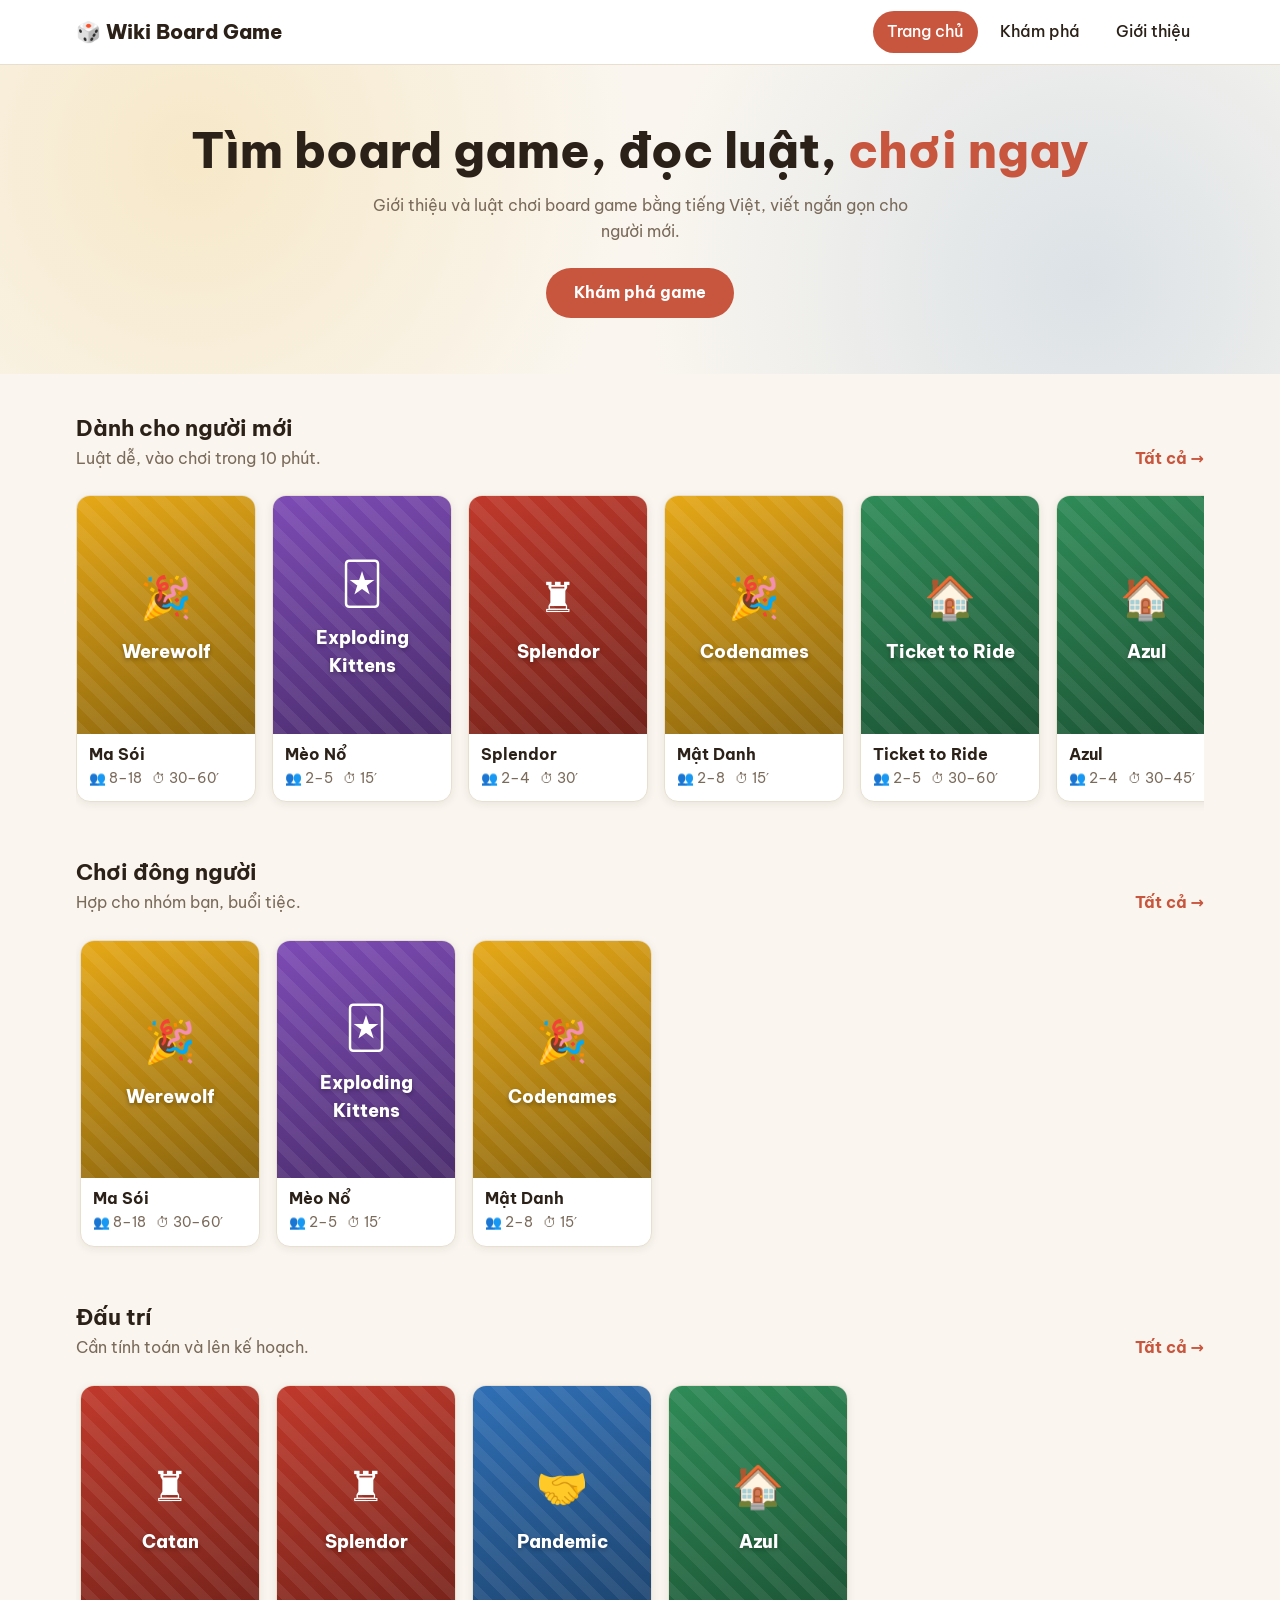
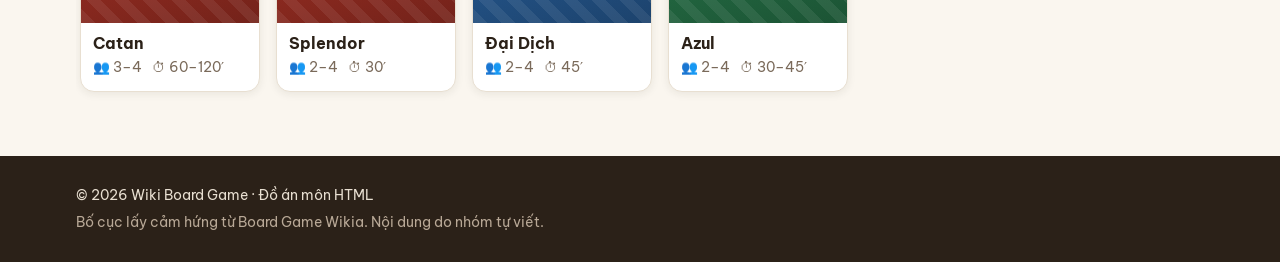
==== index.html @ aee4438a "Khởi tạo wiki board game: khung web, 8 game mẫu, file thống kê tier list" ====
<!DOCTYPE html>
<html lang="vi">
<head>
  <meta charset="UTF-8">
  <meta name="viewport" content="width=device-width, initial-scale=1.0">
  <meta name="description" content="Wiki board game tiếng Việt: giới thiệu và luật chơi dễ hiểu cho từng game.">
  <title>Wiki Board Game – Luật chơi board game tiếng Việt</title>
  <link rel="preconnect" href="https://fonts.googleapis.com">
  <link rel="preconnect" href="https://fonts.gstatic.com" crossorigin>
  <link href="https://fonts.googleapis.com/css2?family=Be+Vietnam+Pro:wght@400;500;700;800&display=swap" rel="stylesheet">
  <link rel="stylesheet" href="css/style.css">
</head>
<body>
  <header class="site-header">
    <div class="container header-inner">
      <a class="logo" href="index.html">🎲 <span>Wiki Board Game</span></a>
      <button class="menu-toggle" aria-label="Mở menu" aria-expanded="false" aria-controls="site-nav">☰</button>
      <nav class="site-nav" id="site-nav" aria-label="Menu chính">
        <a href="index.html" aria-current="page">Trang chủ</a>
        <a href="games.html">Khám phá</a>
        <a href="about.html">Giới thiệu</a>
      </nav>
    </div>
  </header>

  <main>
    <section class="hero">
      <div class="container">
        <h1>Tìm board game, đọc luật, <span class="highlight">chơi ngay</span></h1>
        <p>Giới thiệu và luật chơi board game bằng tiếng Việt, viết ngắn gọn cho người mới.</p>
        <a class="btn" href="games.html">Khám phá game</a>
      </div>
    </section>

    <div class="container" id="collections">
      <!-- js/main.js vẽ các bộ sưu tập vào đây -->
    </div>
  </main>

  <footer class="site-footer">
    <div class="container">
      <p>© <span id="year"></span> Wiki Board Game · Đồ án môn HTML</p>
      <p class="footer-note">Bố cục lấy cảm hứng từ Board Game Wikia. Nội dung do nhóm tự viết.</p>
    </div>
  </footer>

  <script src="js/games.js"></script>
  <script src="js/main.js"></script>
</body>
</html>
---- css/style.css ----
/* ===== Biến màu & kích thước ===== */
:root {
  --bg: #faf6ef;          /* màu giấy kraft nhạt, như mặt hộp game */
  --surface: #ffffff;
  --text: #2b2118;
  --muted: #7a6a5a;
  --border: #e8dfd1;
  --primary: #c8553d;     /* đỏ gạch */
  --primary-dark: #a3422f;
  --radius: 14px;
  --shadow: 0 2px 8px rgba(43, 33, 24, 0.08);
  --header-h: 64px;
}

/* ===== Nền tảng ===== */
* { box-sizing: border-box; }

body {
  margin: 0;
  font-family: "Be Vietnam Pro", system-ui, sans-serif;
  background: var(--bg);
  color: var(--text);
  line-height: 1.6;
}

a { color: var(--primary); }

h1, h2, h3 { line-height: 1.25; }

.container {
  max-width: 1160px;
  margin: 0 auto;
  padding: 0 16px;
}

.page { padding-top: 32px; padding-bottom: 48px; }

/* ===== Header ===== */
.site-header {
  position: sticky;
  top: 0;
  z-index: 10;
  background: var(--surface);
  border-bottom: 1px solid var(--border);
}

.header-inner {
  display: flex;
  align-items: center;
  justify-content: space-between;
  height: var(--header-h);
}

.logo {
  font-size: 1.25rem;
  font-weight: 800;
  color: var(--text);
  text-decoration: none;
}

.site-nav { display: flex; gap: 8px; }

.site-nav a {
  padding: 8px 14px;
  border-radius: 999px;
  color: var(--text);
  text-decoration: none;
  font-weight: 500;
}

.site-nav a:hover { background: var(--bg); }

.site-nav a[aria-current="page"] {
  background: var(--primary);
  color: #fff;
}

.menu-toggle {
  display: none;
  font-size: 1.5rem;
  background: none;
  border: 0;
  cursor: pointer;
  color: var(--text);
}

/* ===== Hero ===== */
.hero {
  padding: 56px 0;
  text-align: center;
  background:
    radial-gradient(circle at 15% 30%, rgba(230, 168, 23, 0.18), transparent 40%),
    radial-gradient(circle at 85% 70%, rgba(47, 111, 181, 0.15), transparent 40%);
}

.hero h1 {
  font-size: clamp(1.8rem, 5vw, 3rem);
  font-weight: 800;
  margin: 0 0 12px;
}

.hero p { color: var(--muted); margin: 0 auto 24px; max-width: 560px; }

.highlight { color: var(--primary); }

.btn {
  display: inline-block;
  padding: 12px 28px;
  background: var(--primary);
  color: #fff;
  font-weight: 700;
  border-radius: 999px;
  text-decoration: none;
}

.btn:hover { background: var(--primary-dark); }

/* ===== Bộ sưu tập ===== */
.collection { margin: 40px 0; }

.section-head {
  display: flex;
  align-items: flex-end;
  justify-content: space-between;
  gap: 16px;
  margin-bottom: 16px;
}

.section-head h2 { margin: 0; font-size: 1.4rem; }

.section-desc { margin: 4px 0 0; color: var(--muted); }

.see-all { font-weight: 700; text-decoration: none; white-space: nowrap; }

/* Hàng thẻ cuộn ngang */
.card-row {
  display: grid;
  grid-auto-flow: column;
  grid-auto-columns: 180px;
  gap: 16px;
  overflow-x: auto;
  padding: 8px 4px 16px;
  scroll-snap-type: x mandatory;
}

.card-row .card { scroll-snap-align: start; }

/* Lưới thẻ (trang Khám phá) */
.card-grid {
  display: grid;
  grid-template-columns: repeat(auto-fill, minmax(170px, 1fr));
  gap: 20px;
  margin-top: 24px;
}

/* ===== Thẻ game =====
   Hiệu ứng hover CHƯA chốt. Cấu trúc .card-inner / .card-front / .card-back
   đã có sẵn; mặt sau tạm ẩn cho tới khi chọn hiệu ứng. */
.card-link {
  display: block;
  color: inherit;
  text-decoration: none;
  border-radius: var(--radius);
}

.card-link:focus-visible { outline: 3px solid var(--accent); outline-offset: 3px; }

.card-inner { position: relative; height: 100%; }

.card-front {
  background: var(--surface);
  border: 1px solid var(--border);
  border-radius: var(--radius);
  overflow: hidden;
  box-shadow: var(--shadow);
  height: 100%;
}

.card-back { display: none; }

.card-body { padding: 10px 12px 12px; }

.card-title {
  margin: 0 0 4px;
  font-size: 1rem;
  white-space: nowrap;
  overflow: hidden;
  text-overflow: ellipsis;
}

.card-meta {
  display: flex;
  gap: 10px;
  margin: 0;
  font-size: 0.85rem;
  color: var(--muted);
}

/* ===== Ảnh bìa & ảnh tạm ===== */
.cover {
  display: block;
  width: 100%;
  aspect-ratio: 3 / 4;
  object-fit: cover;
}

.cover-placeholder {
  display: flex;
  flex-direction: column;
  align-items: center;
  justify-content: center;
  gap: 8px;
  padding: 12px;
  color: #fff;
  text-align: center;
  background:
    repeating-linear-gradient(45deg, rgba(255, 255, 255, 0.07) 0 10px, transparent 10px 20px),
    linear-gradient(160deg, var(--accent), color-mix(in srgb, var(--accent) 60%, #000));
}

.cover-icon { font-size: 2.6rem; }

.cover-name {
  font-weight: 800;
  font-size: 1.1rem;
  text-shadow: 0 2px 4px rgba(0, 0, 0, 0.3);
}

/* ===== Trang chi tiết ===== */
.game-header {
  display: grid;
  grid-template-columns: 260px 1fr;
  gap: 32px;
  align-items: start;
}

.game-cover .cover { border-radius: var(--radius); box-shadow: var(--shadow); }

.game-summary h1 { margin: 0; font-size: 2rem; }

.game-year { color: var(--muted); font-weight: 500; }

.game-name-vi { margin: 4px 0 0; color: var(--muted); font-size: 1.1rem; }

.tags { display: flex; flex-wrap: wrap; gap: 8px; margin: 12px 0 20px; }

.tag {
  padding: 2px 12px;
  border-radius: 999px;
  font-size: 0.85rem;
  font-weight: 700;
  color: var(--accent);
  background: color-mix(in srgb, var(--accent) 12%, transparent);
}

.info-table {
  width: 100%;
  max-width: 480px;
  border-collapse: collapse;
  background: var(--surface);
  border: 1px solid var(--border);
  border-radius: var(--radius);
  overflow: hidden;
}

.info-table caption {
  text-align: left;
  font-weight: 700;
  padding-bottom: 8px;
}

.info-table th,
.info-table td {
  padding: 10px 14px;
  border-bottom: 1px solid var(--border);
  text-align: left;
}

.info-table tr:last-child th,
.info-table tr:last-child td { border-bottom: 0; }

.info-table th { font-weight: 500; color: var(--muted); width: 50%; }

.game-tabs {
  position: sticky;
  top: var(--header-h);
  z-index: 5;
  display: flex;
  gap: 4px;
  margin: 32px 0 8px;
  padding: 8px 0;
  background: var(--bg);
  border-bottom: 2px solid var(--border);
  overflow-x: auto;
}

.game-tabs a {
  padding: 8px 16px;
  font-weight: 700;
  color: var(--text);
  text-decoration: none;
  border-radius: 8px;
  white-space: nowrap;
}

.game-tabs a:hover { background: var(--surface); color: var(--primary); }

.game-section {
  padding: 24px 0;
  scroll-margin-top: calc(var(--header-h) + 60px);
}

.game-section h2 { margin-top: 0; }

.empty-note {
  padding: 16px 20px;
  background: var(--surface);
  border: 1px dashed var(--border);
  border-radius: var(--radius);
  color: var(--muted);
}

.not-found { text-align: center; padding: 64px 0; }

.prose { max-width: 760px; }

/* ===== Footer ===== */
.site-footer {
  margin-top: 48px;
  padding: 24px 0;
  background: var(--text);
  color: #e8dfd1;
  font-size: 0.9rem;
}

.site-footer p { margin: 4px 0; }

.footer-note { color: #b8a896; }

/* ===== Điện thoại ===== */
@media (max-width: 720px) {
  .menu-toggle { display: block; }

  .site-nav {
    display: none;
    position: absolute;
    top: var(--header-h);
    left: 0;
    right: 0;
    flex-direction: column;
    padding: 8px 16px 16px;
    background: var(--surface);
    border-bottom: 1px solid var(--border);
  }

  .site-nav.open { display: flex; }

  .card-row { grid-auto-columns: 150px; }

  .card-grid { grid-template-columns: repeat(2, 1fr); gap: 12px; }

  .game-header { grid-template-columns: 1fr; }

  .game-cover { max-width: 220px; margin: 0 auto; }

  .game-summary h1 { font-size: 1.6rem; }
}
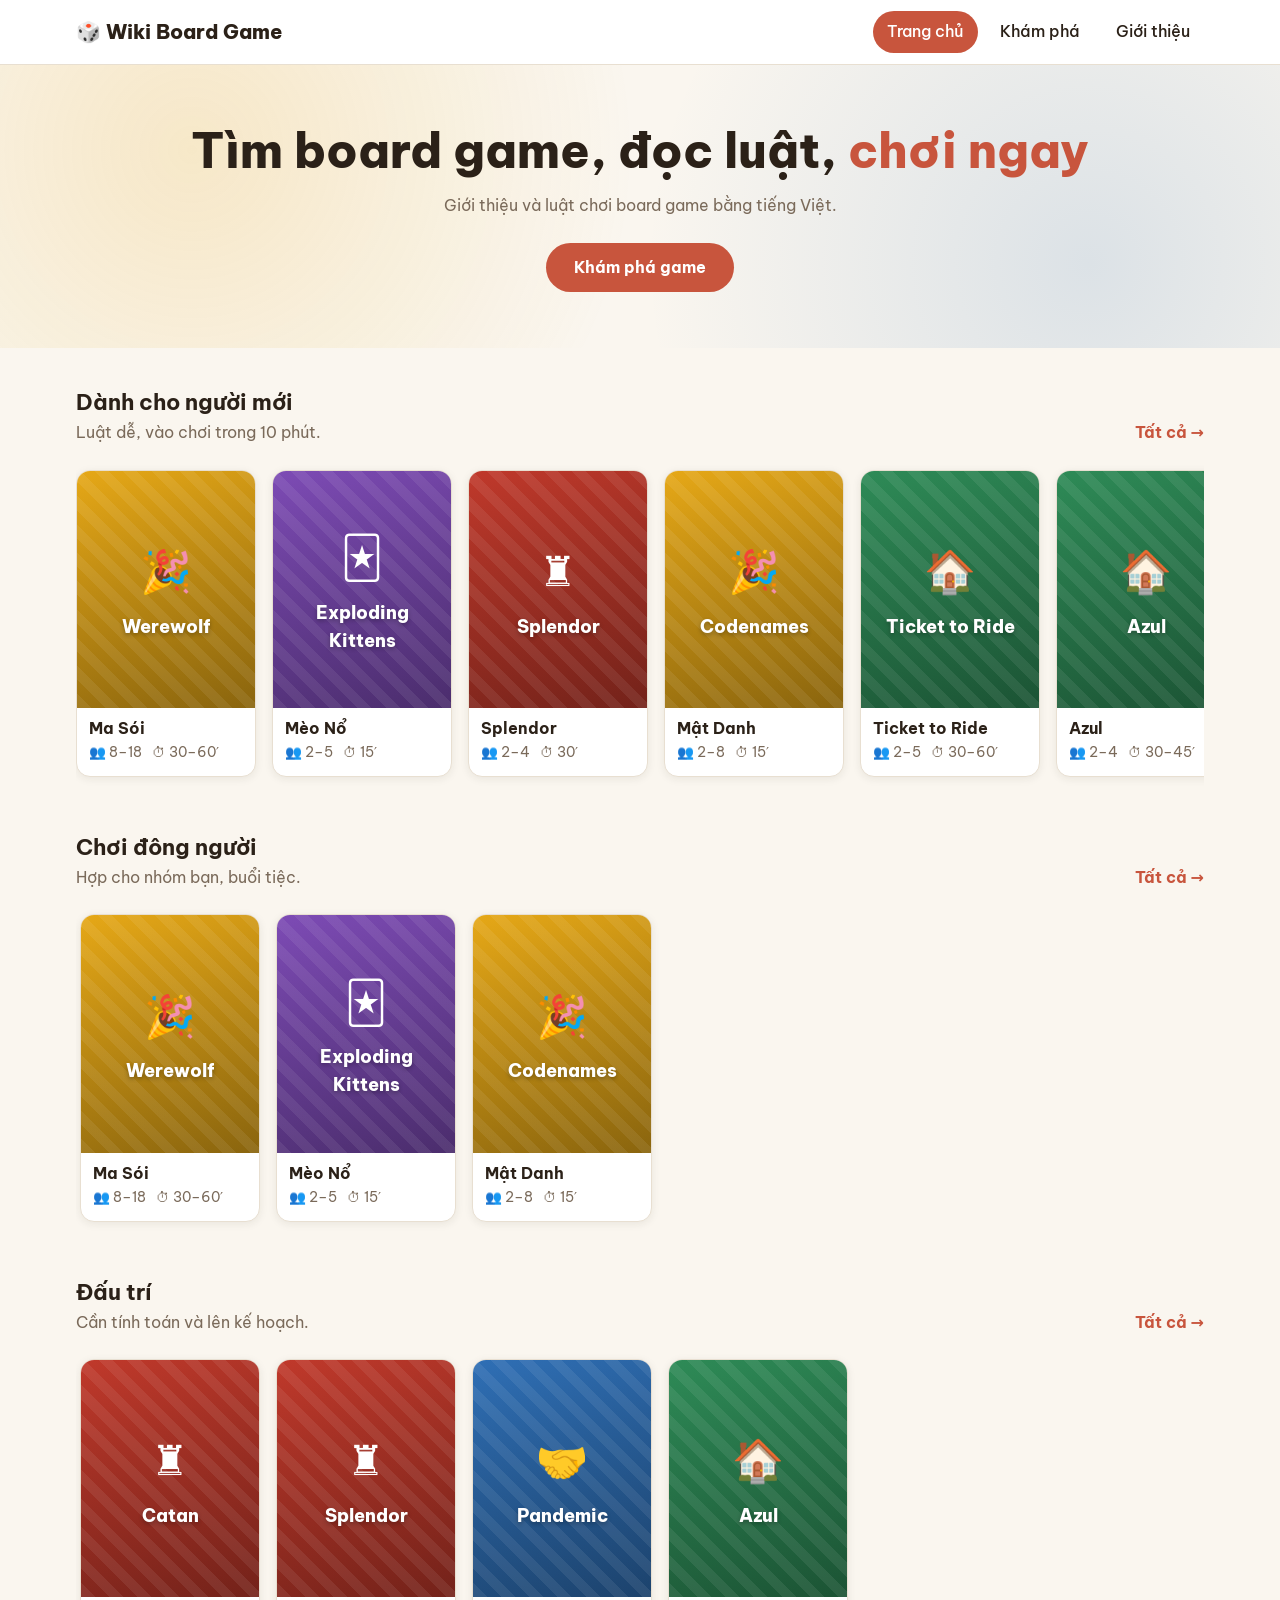
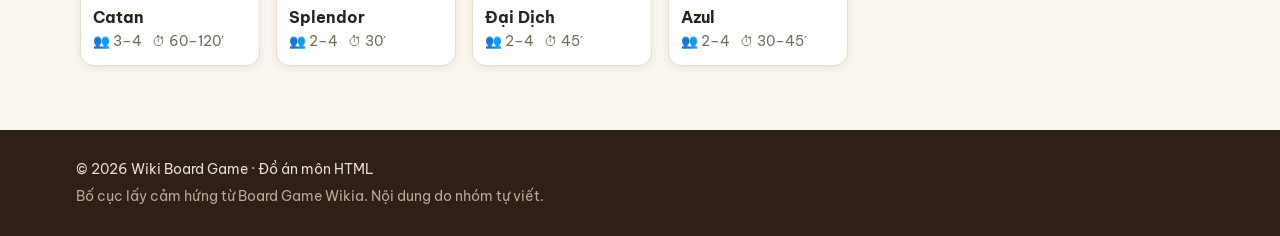
==== commit 21a286b9: "Cập nhật README, thêm bảng phân công, sửa câu giới thiệu trang chủ" ====
--- a/index.html
+++ b/index.html
@@ -27,7 +27,7 @@
     <section class="hero">
       <div class="container">
         <h1>Tìm board game, đọc luật, <span class="highlight">chơi ngay</span></h1>
-        <p>Giới thiệu và luật chơi board game bằng tiếng Việt, viết ngắn gọn cho người mới.</p>
+        <p>Giới thiệu và luật chơi board game bằng tiếng Việt.</p>
         <a class="btn" href="games.html">Khám phá game</a>
       </div>
     </section>
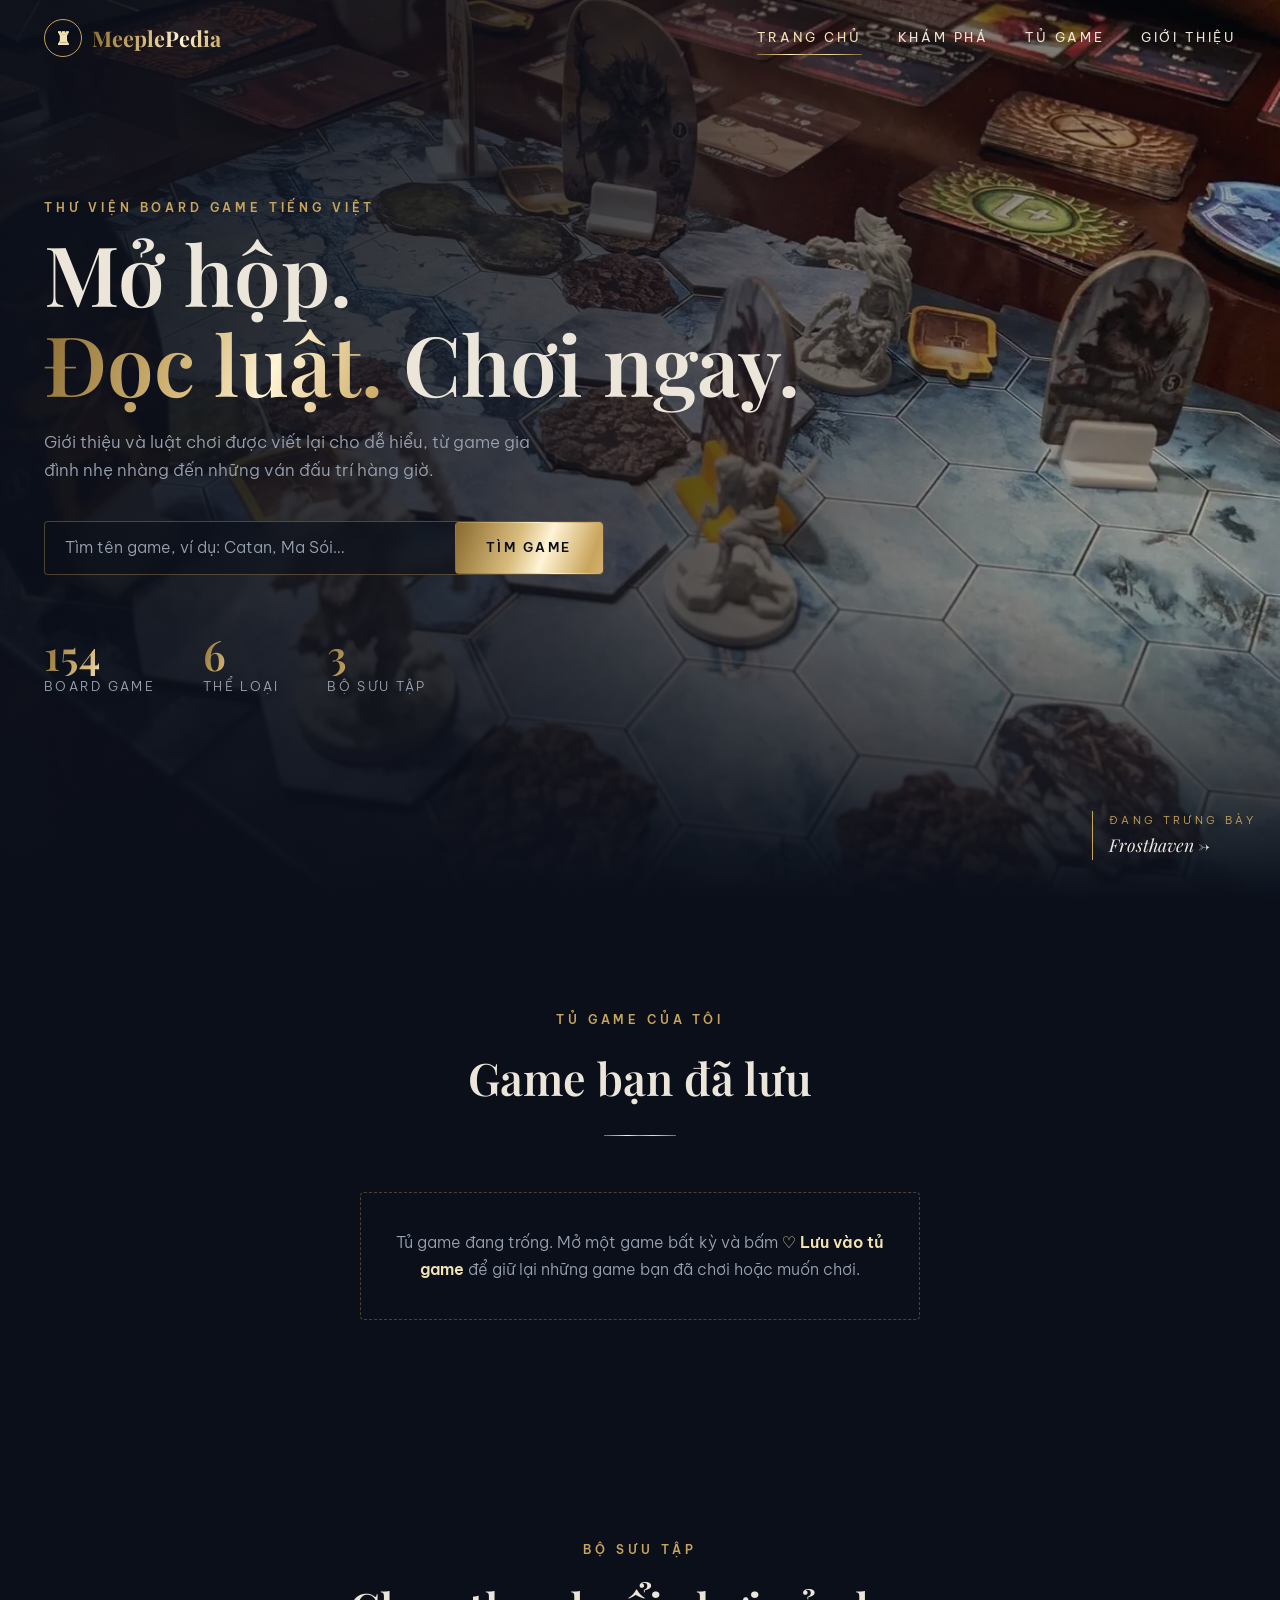
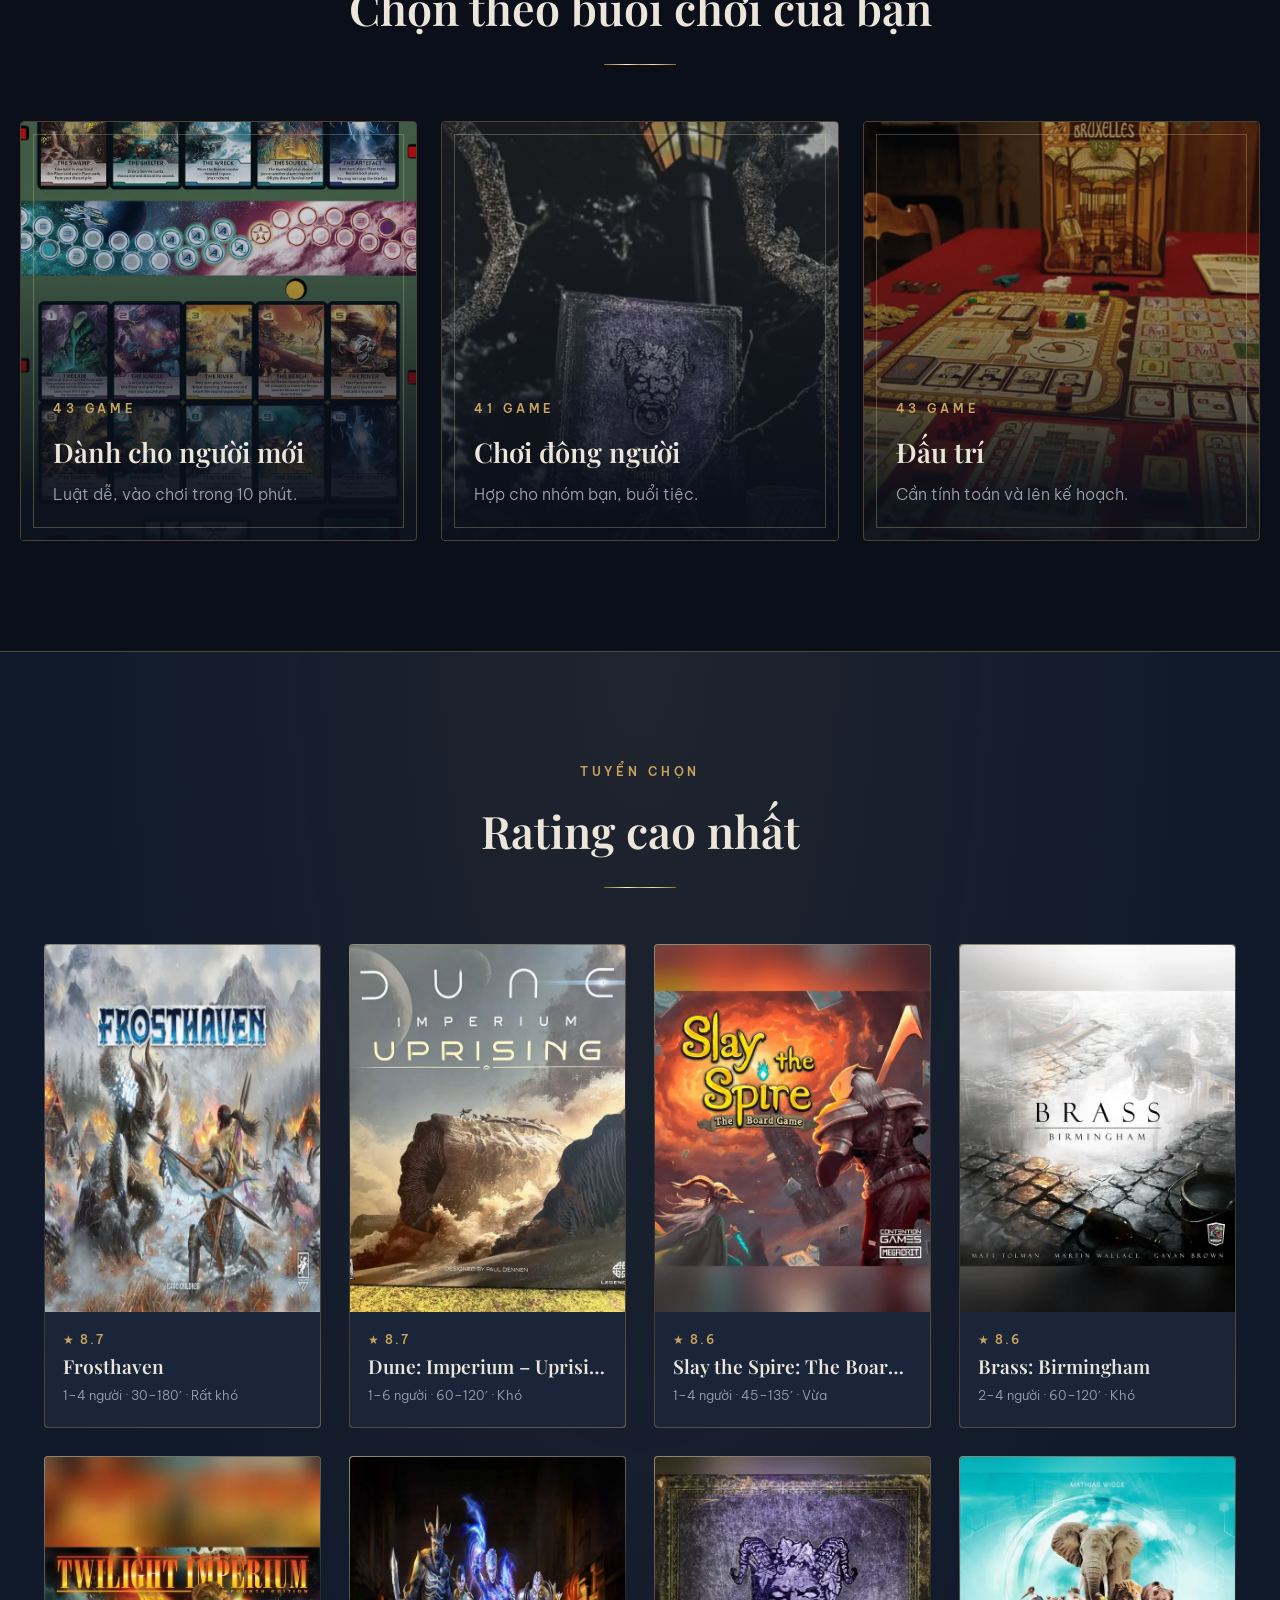
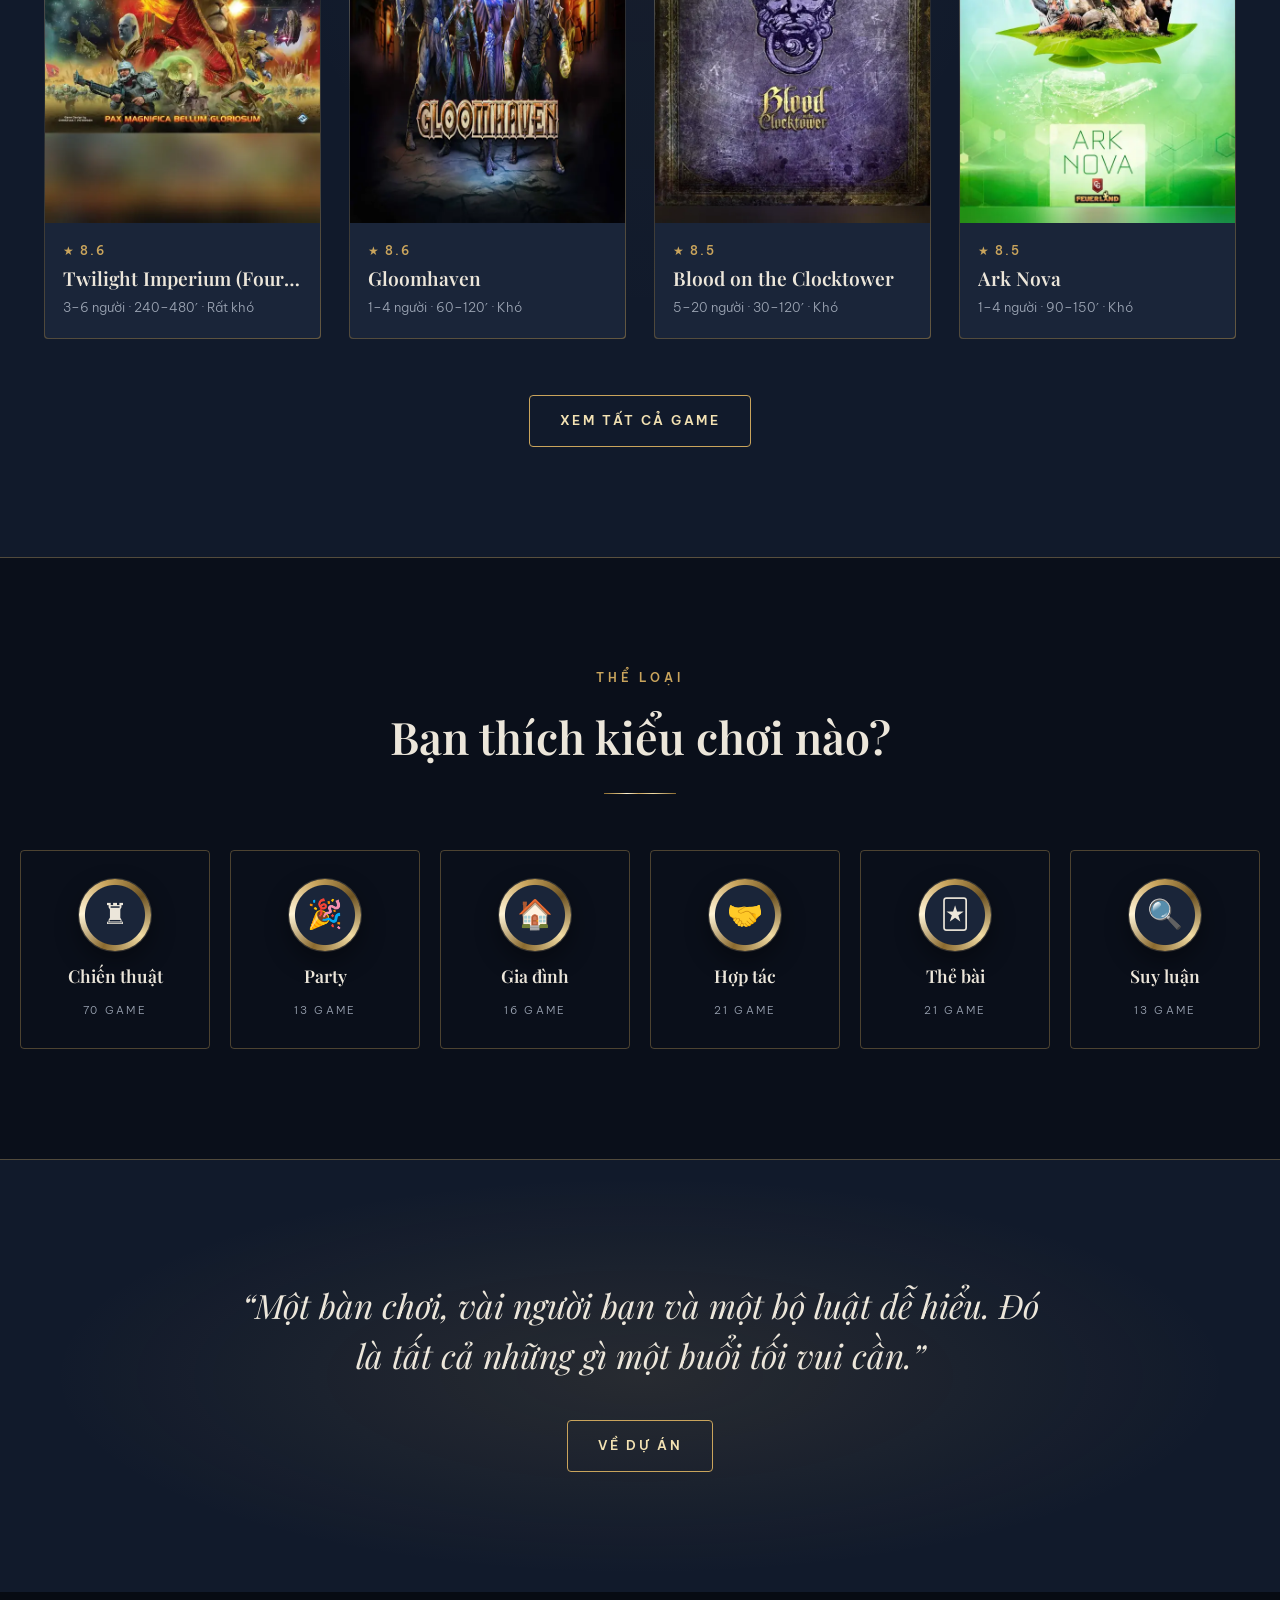
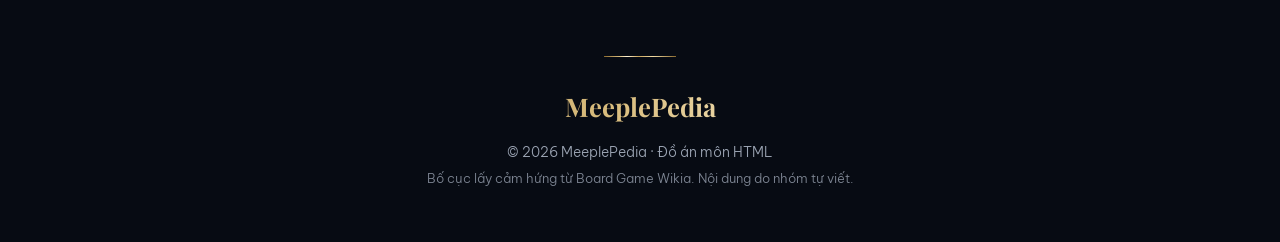
==== commit 6888d678: "Update giao diện và pptx." ====
--- a/index.html
+++ b/index.html
@@ -3,48 +3,122 @@
 <head>
   <meta charset="UTF-8">
   <meta name="viewport" content="width=device-width, initial-scale=1.0">
-  <meta name="description" content="Wiki board game tiếng Việt: giới thiệu và luật chơi dễ hiểu cho từng game.">
-  <title>Wiki Board Game – Luật chơi board game tiếng Việt</title>
+  <meta name="description" content="MeeplePedia: wiki board game tiếng Việt, giới thiệu và luật chơi dễ hiểu cho từng game.">
+  <title>MeeplePedia – Wiki board game tiếng Việt</title>
   <link rel="preconnect" href="https://fonts.googleapis.com">
   <link rel="preconnect" href="https://fonts.gstatic.com" crossorigin>
-  <link href="https://fonts.googleapis.com/css2?family=Be+Vietnam+Pro:wght@400;500;700;800&display=swap" rel="stylesheet">
+  <link href="https://fonts.googleapis.com/css2?family=Be+Vietnam+Pro:wght@300;400;600&family=Playfair+Display:ital,wght@0,600;0,700;1,600&display=swap" rel="stylesheet">
   <link rel="stylesheet" href="css/style.css">
 </head>
 <body>
-  <header class="site-header">
-    <div class="container header-inner">
-      <a class="logo" href="index.html">🎲 <span>Wiki Board Game</span></a>
+  <header class="lux-header" id="lux-header">
+    <div class="lux-container lux-header-inner">
+      <a class="lux-logo" href="index.html">
+        <span class="lux-logo-mark" aria-hidden="true">♜</span>
+        <span class="metal-text">MeeplePedia</span>
+      </a>
       <button class="menu-toggle" aria-label="Mở menu" aria-expanded="false" aria-controls="site-nav">☰</button>
       <nav class="site-nav" id="site-nav" aria-label="Menu chính">
         <a href="index.html" aria-current="page">Trang chủ</a>
         <a href="games.html">Khám phá</a>
+        <a href="games.html?saved=1">Tủ game</a>
         <a href="about.html">Giới thiệu</a>
       </nav>
     </div>
   </header>
 
   <main>
-    <section class="hero">
-      <div class="container">
-        <h1>Tìm board game, đọc luật, <span class="highlight">chơi ngay</span></h1>
-        <p>Giới thiệu và luật chơi board game bằng tiếng Việt.</p>
-        <a class="btn" href="games.html">Khám phá game</a>
+    <!-- Hero: ảnh nền đổi dần giữa các game nổi bật -->
+    <section class="lux-hero" aria-labelledby="hero-title">
+      <div class="lux-hero-slides" id="hero-slides" aria-hidden="true"></div>
+      <div class="lux-container lux-hero-content">
+        <p class="lux-eyebrow">Thư viện board game tiếng Việt</p>
+        <h1 id="hero-title" class="lux-hero-title">
+          Mở hộp.<br><span class="metal-text">Đọc luật.</span> Chơi ngay.
+        </h1>
+        <p class="lux-hero-text">Giới thiệu và luật chơi được viết lại cho dễ hiểu, từ game gia đình nhẹ nhàng đến những ván đấu trí hàng giờ.</p>
+
+        <form class="lux-search" action="games.html" role="search">
+          <label class="visually-hidden" for="hero-search">Tìm board game</label>
+          <input id="hero-search" name="q" type="search" placeholder="Tìm tên game, ví dụ: Catan, Ma Sói…" autocomplete="off">
+          <button type="submit" class="lux-btn lux-btn-gold">Tìm game</button>
+        </form>
+
+        <ul class="lux-stats" id="hero-stats" aria-label="Số liệu"></ul>
+      </div>
+      <a class="lux-hero-caption" id="hero-caption" href="#"></a>
+    </section>
+
+    <!-- Tủ game của tôi: game người xem đã lưu ở trang chi tiết -->
+    <section class="lux-section lux-container" id="tu-game" aria-labelledby="shelf-title">
+      <header class="lux-section-head">
+        <p class="lux-eyebrow">Tủ game của tôi</p>
+        <h2 id="shelf-title" class="lux-section-title">Game bạn đã lưu</h2>
+        <span class="lux-rule" aria-hidden="true"></span>
+      </header>
+      <div class="lux-grid" id="shelf-grid"></div>
+      <p class="lux-shelf-empty" id="shelf-empty" hidden>
+        Tủ game đang trống. Mở một game bất kỳ và bấm <strong>♡ Lưu vào tủ game</strong>
+        để giữ lại những game bạn đã chơi hoặc muốn chơi.
+      </p>
+      <p class="lux-center" id="shelf-more" hidden><a class="lux-btn lux-btn-outline" href="games.html?saved=1">Mở cả tủ game</a></p>
+    </section>
+
+    <!-- Bộ sưu tập -->
+    <section class="lux-section lux-container" aria-labelledby="col-title">
+      <header class="lux-section-head">
+        <p class="lux-eyebrow">Bộ sưu tập</p>
+        <h2 id="col-title" class="lux-section-title">Chọn theo buổi chơi của bạn</h2>
+        <span class="lux-rule" aria-hidden="true"></span>
+      </header>
+      <div class="lux-collections" id="lux-collections"></div>
+    </section>
+
+    <!-- Game nổi bật -->
+    <section class="lux-section lux-section-alt" aria-labelledby="featured-title">
+      <div class="lux-container">
+        <header class="lux-section-head">
+          <p class="lux-eyebrow">Tuyển chọn</p>
+          <h2 id="featured-title" class="lux-section-title">Rating cao nhất</h2>
+          <span class="lux-rule" aria-hidden="true"></span>
+        </header>
+        <div class="lux-grid" id="lux-featured"></div>
+        <p class="lux-center"><a class="lux-btn lux-btn-outline" href="games.html">Xem tất cả game</a></p>
       </div>
     </section>
 
-    <div class="container" id="collections">
-      <!-- js/main.js vẽ các bộ sưu tập vào đây -->
-    </div>
+    <!-- Thể loại -->
+    <section class="lux-section lux-container" aria-labelledby="cat-title">
+      <header class="lux-section-head">
+        <p class="lux-eyebrow">Thể loại</p>
+        <h2 id="cat-title" class="lux-section-title">Bạn thích kiểu chơi nào?</h2>
+        <span class="lux-rule" aria-hidden="true"></span>
+      </header>
+      <ul class="lux-categories" id="lux-categories"></ul>
+    </section>
+
+    <!-- Lời giới thiệu -->
+    <section class="lux-quote" aria-label="Về MeeplePedia">
+      <div class="lux-container">
+        <blockquote>
+          <p>“Một bàn chơi, vài người bạn và một bộ luật dễ hiểu. Đó là tất cả những gì một buổi tối vui cần.”</p>
+        </blockquote>
+        <a class="lux-btn lux-btn-outline" href="about.html">Về dự án</a>
+      </div>
+    </section>
   </main>
 
-  <footer class="site-footer">
-    <div class="container">
-      <p>© <span id="year"></span> Wiki Board Game · Đồ án môn HTML</p>
-      <p class="footer-note">Bố cục lấy cảm hứng từ Board Game Wikia. Nội dung do nhóm tự viết.</p>
+  <footer class="lux-footer">
+    <div class="lux-container">
+      <span class="lux-rule" aria-hidden="true"></span>
+      <p class="metal-text lux-footer-logo">MeeplePedia</p>
+      <p>© <span id="year"></span> MeeplePedia · Đồ án môn HTML</p>
+      <p class="lux-footer-note">Bố cục lấy cảm hứng từ Board Game Wikia. Nội dung do nhóm tự viết.</p>
     </div>
   </footer>
 
   <script src="js/games.js"></script>
   <script src="js/main.js"></script>
+  <script src="js/home.js"></script>
 </body>
 </html>
--- a/css/style.css
+++ b/css/style.css
@@ -1,199 +1,47 @@
-/* ===== Biến màu & kích thước ===== */
+/* ===== MeeplePedia: CSS dùng chung cho mọi trang + trang chủ (index.html) =====
+   Nền xanh than, chữ và viền ánh vàng champagne, tiêu đề chữ có chân (Playfair Display).
+   Trang Khám phá, Giới thiệu nạp thêm css/pages.css; trang chi tiết nạp thêm css/game.css. */
+
 :root {
-  --bg: #faf6ef;          /* màu giấy kraft nhạt, như mặt hộp game */
-  --surface: #ffffff;
-  --text: #2b2118;
-  --muted: #7a6a5a;
-  --border: #e8dfd1;
-  --primary: #c8553d;     /* đỏ gạch */
-  --primary-dark: #a3422f;
-  --radius: 14px;
-  --shadow: 0 2px 8px rgba(43, 33, 24, 0.08);
-  --header-h: 64px;
-}
-
-/* ===== Nền tảng ===== */
+  --ink: #0a0f1a;            /* xanh than gần đen */
+  --ink-2: #111a2b;
+  --ink-3: #1a2539;
+  --pearl: #ece6da;          /* chữ chính, trắng ngà */
+  --mist: #9aa3b2;           /* chữ phụ, xám bạc */
+  --gold: #c9a45c;
+  --gold-light: #f3e2b3;
+  --gold-dark: #8a6a2f;
+  --metal: linear-gradient(110deg, #8a6a2f 0%, #d9bd7e 22%, #fff4d6 32%, #c9a45c 48%, #f1dca5 68%, #8a6a2f 100%);
+  --line: rgba(201, 164, 92, 0.35);
+  --radius: 4px;
+  --header-h: 76px;
+  --ease: cubic-bezier(0.2, 0.7, 0.2, 1);
+}
+
 * { box-sizing: border-box; }
 
 body {
   margin: 0;
   font-family: "Be Vietnam Pro", system-ui, sans-serif;
-  background: var(--bg);
-  color: var(--text);
-  line-height: 1.6;
-}
-
-a { color: var(--primary); }
-
-h1, h2, h3 { line-height: 1.25; }
-
-.container {
-  max-width: 1160px;
-  margin: 0 auto;
-  padding: 0 16px;
-}
-
-.page { padding-top: 32px; padding-bottom: 48px; }
-
-/* ===== Header ===== */
-.site-header {
-  position: sticky;
-  top: 0;
-  z-index: 10;
-  background: var(--surface);
-  border-bottom: 1px solid var(--border);
-}
-
-.header-inner {
-  display: flex;
-  align-items: center;
-  justify-content: space-between;
-  height: var(--header-h);
-}
-
-.logo {
-  font-size: 1.25rem;
-  font-weight: 800;
-  color: var(--text);
-  text-decoration: none;
-}
-
-.site-nav { display: flex; gap: 8px; }
-
-.site-nav a {
-  padding: 8px 14px;
-  border-radius: 999px;
-  color: var(--text);
-  text-decoration: none;
-  font-weight: 500;
-}
-
-.site-nav a:hover { background: var(--bg); }
-
-.site-nav a[aria-current="page"] {
-  background: var(--primary);
-  color: #fff;
-}
-
-.menu-toggle {
-  display: none;
-  font-size: 1.5rem;
-  background: none;
-  border: 0;
-  cursor: pointer;
-  color: var(--text);
-}
-
-/* ===== Hero ===== */
-.hero {
-  padding: 56px 0;
-  text-align: center;
-  background:
-    radial-gradient(circle at 15% 30%, rgba(230, 168, 23, 0.18), transparent 40%),
-    radial-gradient(circle at 85% 70%, rgba(47, 111, 181, 0.15), transparent 40%);
-}
-
-.hero h1 {
-  font-size: clamp(1.8rem, 5vw, 3rem);
-  font-weight: 800;
-  margin: 0 0 12px;
-}
-
-.hero p { color: var(--muted); margin: 0 auto 24px; max-width: 560px; }
-
-.highlight { color: var(--primary); }
-
-.btn {
-  display: inline-block;
-  padding: 12px 28px;
-  background: var(--primary);
-  color: #fff;
-  font-weight: 700;
-  border-radius: 999px;
-  text-decoration: none;
-}
-
-.btn:hover { background: var(--primary-dark); }
-
-/* ===== Bộ sưu tập ===== */
-.collection { margin: 40px 0; }
-
-.section-head {
-  display: flex;
-  align-items: flex-end;
-  justify-content: space-between;
-  gap: 16px;
-  margin-bottom: 16px;
-}
-
-.section-head h2 { margin: 0; font-size: 1.4rem; }
-
-.section-desc { margin: 4px 0 0; color: var(--muted); }
-
-.see-all { font-weight: 700; text-decoration: none; white-space: nowrap; }
-
-/* Hàng thẻ cuộn ngang */
-.card-row {
-  display: grid;
-  grid-auto-flow: column;
-  grid-auto-columns: 180px;
-  gap: 16px;
-  overflow-x: auto;
-  padding: 8px 4px 16px;
-  scroll-snap-type: x mandatory;
-}
-
-.card-row .card { scroll-snap-align: start; }
-
-/* Lưới thẻ (trang Khám phá) */
-.card-grid {
-  display: grid;
-  grid-template-columns: repeat(auto-fill, minmax(170px, 1fr));
-  gap: 20px;
-  margin-top: 24px;
-}
-
-/* ===== Thẻ game =====
-   Hiệu ứng hover CHƯA chốt. Cấu trúc .card-inner / .card-front / .card-back
-   đã có sẵn; mặt sau tạm ẩn cho tới khi chọn hiệu ứng. */
-.card-link {
-  display: block;
-  color: inherit;
-  text-decoration: none;
-  border-radius: var(--radius);
-}
-
-.card-link:focus-visible { outline: 3px solid var(--accent); outline-offset: 3px; }
-
-.card-inner { position: relative; height: 100%; }
-
-.card-front {
-  background: var(--surface);
-  border: 1px solid var(--border);
-  border-radius: var(--radius);
+  font-weight: 300;
+  line-height: 1.7;
+  color: var(--pearl);
+  background: var(--ink);
+}
+
+a { color: inherit; }
+
+img { display: block; max-width: 100%; }
+
+.lux-container { max-width: 1240px; margin: 0 auto; padding: 0 24px; }
+
+.visually-hidden {
+  position: absolute;
+  width: 1px;
+  height: 1px;
   overflow: hidden;
-  box-shadow: var(--shadow);
-  height: 100%;
-}
-
-.card-back { display: none; }
-
-.card-body { padding: 10px 12px 12px; }
-
-.card-title {
-  margin: 0 0 4px;
-  font-size: 1rem;
+  clip: rect(0 0 0 0);
   white-space: nowrap;
-  overflow: hidden;
-  text-overflow: ellipsis;
-}
-
-.card-meta {
-  display: flex;
-  gap: 10px;
-  margin: 0;
-  font-size: 0.85rem;
-  color: var(--muted);
 }
 
 /* ===== Ảnh bìa & ảnh tạm ===== */
@@ -226,92 +74,7 @@
   text-shadow: 0 2px 4px rgba(0, 0, 0, 0.3);
 }
 
-/* ===== Trang chi tiết ===== */
-.game-header {
-  display: grid;
-  grid-template-columns: 260px 1fr;
-  gap: 32px;
-  align-items: start;
-}
-
-.game-cover .cover { border-radius: var(--radius); box-shadow: var(--shadow); }
-
-.game-summary h1 { margin: 0; font-size: 2rem; }
-
-.game-year { color: var(--muted); font-weight: 500; }
-
-.game-name-vi { margin: 4px 0 0; color: var(--muted); font-size: 1.1rem; }
-
-.tags { display: flex; flex-wrap: wrap; gap: 8px; margin: 12px 0 20px; }
-
-.tag {
-  padding: 2px 12px;
-  border-radius: 999px;
-  font-size: 0.85rem;
-  font-weight: 700;
-  color: var(--accent);
-  background: color-mix(in srgb, var(--accent) 12%, transparent);
-}
-
-.info-table {
-  width: 100%;
-  max-width: 480px;
-  border-collapse: collapse;
-  background: var(--surface);
-  border: 1px solid var(--border);
-  border-radius: var(--radius);
-  overflow: hidden;
-}
-
-.info-table caption {
-  text-align: left;
-  font-weight: 700;
-  padding-bottom: 8px;
-}
-
-.info-table th,
-.info-table td {
-  padding: 10px 14px;
-  border-bottom: 1px solid var(--border);
-  text-align: left;
-}
-
-.info-table tr:last-child th,
-.info-table tr:last-child td { border-bottom: 0; }
-
-.info-table th { font-weight: 500; color: var(--muted); width: 50%; }
-
-.game-tabs {
-  position: sticky;
-  top: var(--header-h);
-  z-index: 5;
-  display: flex;
-  gap: 4px;
-  margin: 32px 0 8px;
-  padding: 8px 0;
-  background: var(--bg);
-  border-bottom: 2px solid var(--border);
-  overflow-x: auto;
-}
-
-.game-tabs a {
-  padding: 8px 16px;
-  font-weight: 700;
-  color: var(--text);
-  text-decoration: none;
-  border-radius: 8px;
-  white-space: nowrap;
-}
-
-.game-tabs a:hover { background: var(--surface); color: var(--primary); }
-
-.game-section {
-  padding: 24px 0;
-  scroll-margin-top: calc(var(--header-h) + 60px);
-}
-
-.game-section h2 { margin-top: 0; }
-
+/* ===== Dùng chung cho trang chi tiết ===== */
 .empty-note {
   padding: 16px 20px;
   background: var(--surface);
@@ -322,23 +85,566 @@
 
 .not-found { text-align: center; padding: 64px 0; }
 
-.prose { max-width: 760px; }
+/* Chữ ánh kim: gradient vàng chạy chậm qua chữ */
+.metal-text {
+  background: var(--metal);
+  background-size: 220% auto;
+  -webkit-background-clip: text;
+  background-clip: text;
+  color: transparent;
+  animation: metal-shine 7s linear infinite;
+}
+
+@keyframes metal-shine {
+  to { background-position: -220% center; }
+}
+
+.lux-eyebrow {
+  margin: 0 0 10px;
+  font-size: 0.75rem;
+  font-weight: 600;
+  letter-spacing: 0.32em;
+  text-transform: uppercase;
+  color: var(--gold);
+}
+
+.lux-rule {
+  display: block;
+  width: 72px;
+  height: 1px;
+  margin: 18px auto 0;
+  background: var(--metal);
+}
+
+/* ===== Nút ===== */
+.lux-btn {
+  display: inline-block;
+  padding: 14px 30px;
+  border: 1px solid transparent;
+  border-radius: var(--radius);
+  font: inherit;
+  font-size: 0.8rem;
+  font-weight: 600;
+  letter-spacing: 0.2em;
+  text-transform: uppercase;
+  text-decoration: none;
+  cursor: pointer;
+  transition: transform 0.3s var(--ease), box-shadow 0.3s var(--ease), background-position 0.6s var(--ease);
+}
+
+.lux-btn-gold {
+  background: var(--metal);
+  background-size: 200% auto;
+  color: var(--ink);
+}
+
+.lux-btn-gold:hover {
+  background-position: right center;
+  box-shadow: 0 8px 28px rgba(201, 164, 92, 0.35);
+}
+
+.lux-btn-outline {
+  border-color: var(--gold);
+  background: transparent;
+  color: var(--gold-light);
+}
+
+.lux-btn[hidden] { display: none; }
+
+.lux-btn-outline:hover { background: rgba(201, 164, 92, 0.12); }
+
+.lux-btn:focus-visible,
+.lux-card-link:focus-visible,
+.lux-collection:focus-visible,
+.lux-category:focus-visible { outline: 2px solid var(--gold-light); outline-offset: 4px; }
+
+/* ===== Header ===== */
+.lux-header {
+  position: fixed;
+  inset: 0 0 auto;
+  z-index: 20;
+  border-bottom: 1px solid transparent;
+  transition: background 0.4s var(--ease), border-color 0.4s var(--ease);
+}
+
+.lux-header.scrolled {
+  background: rgba(10, 15, 26, 0.88);
+  border-bottom-color: var(--line);
+  backdrop-filter: blur(12px);
+}
+
+.lux-header-inner {
+  display: flex;
+  align-items: center;
+  justify-content: space-between;
+  height: var(--header-h);
+}
+
+.lux-logo {
+  display: flex;
+  align-items: center;
+  gap: 10px;
+  font-family: "Playfair Display", serif;
+  font-size: 1.35rem;
+  font-weight: 700;
+  text-decoration: none;
+}
+
+.lux-logo-mark {
+  display: grid;
+  place-items: center;
+  width: 38px;
+  height: 38px;
+  border: 1px solid var(--gold);
+  border-radius: 50%;
+  color: var(--gold-light);
+  font-size: 1.1rem;
+}
+
+.site-nav { display: flex; gap: 36px; }
+
+.site-nav a {
+  position: relative;
+  padding: 6px 0;
+  font-size: 0.8rem;
+  font-weight: 400;
+  letter-spacing: 0.22em;
+  text-transform: uppercase;
+  text-decoration: none;
+  color: var(--pearl);
+}
+
+/* Gạch chân vàng chạy ra khi hover */
+.site-nav a::after {
+  content: "";
+  position: absolute;
+  left: 0;
+  bottom: 0;
+  width: 100%;
+  height: 1px;
+  background: var(--metal);
+  transform: scaleX(0);
+  transform-origin: left;
+  transition: transform 0.4s var(--ease);
+}
+
+.site-nav a:hover::after,
+.site-nav a[aria-current="page"]::after { transform: scaleX(1); }
+
+.site-nav a[aria-current="page"] { color: var(--gold-light); }
+
+.menu-toggle {
+  display: none;
+  background: none;
+  border: 0;
+  color: var(--gold-light);
+  font-size: 1.5rem;
+  cursor: pointer;
+}
+
+/* ===== Hero ===== */
+.lux-hero {
+  position: relative;
+  display: flex;
+  align-items: center;
+  min-height: 100vh;
+  padding: calc(var(--header-h) + 40px) 0 120px;
+  overflow: hidden;
+  isolation: isolate;
+}
+
+.lux-hero-slides { position: absolute; inset: 0; z-index: -2; }
+
+.lux-hero-slides img {
+  position: absolute;
+  inset: 0;
+  width: 100%;
+  height: 100%;
+  object-fit: cover;
+  opacity: 0;
+  transform: scale(1.08);
+  transition: opacity 1.6s var(--ease), transform 7s linear;
+}
+
+.lux-hero-slides img.active { opacity: 1; transform: scale(1); }
+
+/* Phủ tối để chữ nổi, đậm dần sang trái và xuống dưới */
+.lux-hero::before {
+  content: "";
+  position: absolute;
+  inset: 0;
+  z-index: -1;
+  background:
+    linear-gradient(90deg, rgba(10, 15, 26, 0.95) 0%, rgba(10, 15, 26, 0.75) 45%, rgba(10, 15, 26, 0.25) 100%),
+    linear-gradient(0deg, var(--ink) 0%, transparent 35%);
+}
+
+.lux-hero-content { width: 100%; }
+
+.lux-hero-title {
+  max-width: 760px;
+  margin: 0 0 20px;
+  font-family: "Playfair Display", serif;
+  font-size: clamp(2.6rem, 6.5vw, 5.2rem);
+  font-weight: 600;
+  line-height: 1.08;
+}
+
+.lux-hero-text {
+  max-width: 520px;
+  margin: 0 0 36px;
+  color: var(--mist);
+  font-size: 1.05rem;
+}
+
+.lux-search {
+  display: flex;
+  max-width: 560px;
+  border: 1px solid var(--line);
+  border-radius: var(--radius);
+  background: rgba(10, 15, 26, 0.6);
+  backdrop-filter: blur(8px);
+}
+
+.lux-search input {
+  flex: 1;
+  min-width: 0;
+  padding: 0 20px;
+  border: 0;
+  background: transparent;
+  color: var(--pearl);
+  font: inherit;
+}
+
+.lux-search input::placeholder { color: var(--mist); }
+
+.lux-search input:focus { outline: none; }
+
+.lux-search:focus-within { border-color: var(--gold); }
+
+.lux-stats {
+  display: flex;
+  flex-wrap: wrap;
+  gap: 48px;
+  margin: 56px 0 0;
+  padding: 0;
+  list-style: none;
+  color: var(--mist);
+  font-size: 0.8rem;
+  letter-spacing: 0.18em;
+  text-transform: uppercase;
+}
+
+.lux-stats strong {
+  display: block;
+  font-family: "Playfair Display", serif;
+  font-size: 2.6rem;
+  font-weight: 600;
+  letter-spacing: 0;
+  line-height: 1.1;
+}
+
+.lux-hero-caption {
+  position: absolute;
+  right: 24px;
+  bottom: 40px;
+  padding-left: 16px;
+  border-left: 1px solid var(--gold);
+  font-family: "Playfair Display", serif;
+  font-style: italic;
+  font-size: 1.1rem;
+  text-decoration: none;
+}
+
+.lux-hero-caption span {
+  display: block;
+  font-family: "Be Vietnam Pro", sans-serif;
+  font-style: normal;
+  font-size: 0.7rem;
+  letter-spacing: 0.3em;
+  text-transform: uppercase;
+  color: var(--gold);
+}
+
+/* ===== Các mục ===== */
+.lux-section { padding: 110px 0; }
+
+.lux-section-alt {
+  background:
+    radial-gradient(ellipse at top, rgba(201, 164, 92, 0.08), transparent 60%),
+    var(--ink-2);
+  border-top: 1px solid var(--line);
+  border-bottom: 1px solid var(--line);
+}
+
+.lux-section-head { margin-bottom: 56px; text-align: center; }
+
+.lux-section-title {
+  margin: 0;
+  font-family: "Playfair Display", serif;
+  font-size: clamp(1.8rem, 4vw, 2.8rem);
+  font-weight: 600;
+}
+
+.lux-center { margin: 56px 0 0; text-align: center; }
+
+/* Bộ sưu tập: 3 khung ảnh lớn */
+.lux-collections {
+  display: grid;
+  grid-template-columns: repeat(3, 1fr);
+  gap: 24px;
+}
+
+.lux-collection {
+  position: relative;
+  display: flex;
+  align-items: flex-end;
+  min-height: 420px;
+  padding: 32px;
+  border: 1px solid var(--line);
+  border-radius: var(--radius);
+  overflow: hidden;
+  text-decoration: none;
+  isolation: isolate;
+}
+
+.lux-collection img {
+  position: absolute;
+  inset: 0;
+  z-index: -2;
+  width: 100%;
+  height: 100%;
+  object-fit: cover;
+  filter: saturate(0.8);
+  transition: transform 1.2s var(--ease), filter 0.6s var(--ease);
+}
+
+.lux-collection::before {
+  content: "";
+  position: absolute;
+  inset: 0;
+  z-index: -1;
+  background: linear-gradient(0deg, rgba(10, 15, 26, 0.95) 10%, rgba(10, 15, 26, 0.2) 70%);
+}
+
+/* Khung viền vàng mảnh lùi vào trong */
+.lux-collection::after {
+  content: "";
+  position: absolute;
+  inset: 12px;
+  border: 1px solid rgba(243, 226, 179, 0.25);
+  transition: inset 0.6s var(--ease), border-color 0.6s var(--ease);
+}
+
+.lux-collection:hover img { transform: scale(1.06); filter: saturate(1); }
+
+.lux-collection:hover::after { inset: 18px; border-color: var(--gold); }
+
+.lux-collection h3 {
+  margin: 0 0 6px;
+  font-family: "Playfair Display", serif;
+  font-size: 1.7rem;
+  font-weight: 600;
+}
+
+.lux-collection-text p:last-child { margin: 0; color: var(--mist); }
+
+/* Lưới thẻ game */
+.lux-grid {
+  display: grid;
+  grid-template-columns: repeat(4, minmax(0, 1fr));
+  gap: 28px;
+}
+
+.lux-card-link {
+  display: block;
+  height: 100%;
+  text-decoration: none;
+}
+
+/* Viền ánh kim 1px: nền gradient lộ ra quanh mặt thẻ */
+.lux-card .card-inner {
+  position: relative;
+  height: 100%;
+  padding: 1px;
+  border-radius: var(--radius);
+  background: linear-gradient(160deg, rgba(243, 226, 179, 0.55), rgba(201, 164, 92, 0.1) 40%, rgba(201, 164, 92, 0.45));
+  transition: transform 0.5s var(--ease), box-shadow 0.5s var(--ease);
+}
+
+.lux-card .card-front {
+  position: relative;
+  height: 100%;
+  border-radius: var(--radius);
+  background: var(--ink-3);
+  overflow: hidden;
+}
+
+.lux-card .card-back { display: none; }
+
+/* Vệt sáng lướt qua khi hover */
+.lux-card .card-front::after {
+  content: "";
+  position: absolute;
+  inset: 0;
+  background: linear-gradient(115deg, transparent 35%, rgba(255, 244, 214, 0.28) 50%, transparent 65%);
+  transform: translateX(-120%);
+  pointer-events: none;
+}
+
+.lux-card-link:hover .card-inner {
+  transform: translateY(-6px);
+  box-shadow: 0 18px 40px rgba(0, 0, 0, 0.45), 0 0 0 1px var(--gold);
+}
+
+.lux-card-link:hover .card-front::after { transform: translateX(120%); transition: transform 0.9s var(--ease); }
+
+.lux-card .cover {
+  width: 100%;
+  aspect-ratio: 3 / 4;
+  object-fit: cover;
+}
+
+.lux-card .cover-placeholder {
+  display: grid;
+  place-items: center;
+  background: var(--ink-2);
+  font-size: 2.6rem;
+}
+
+.lux-card .cover-name { display: none; }
+
+.lux-card-body { padding: 18px 18px 20px; }
+
+.lux-card-rating {
+  margin: 0 0 4px;
+  font-size: 0.75rem;
+  font-weight: 600;
+  letter-spacing: 0.15em;
+  color: var(--gold);
+}
+
+.lux-card-title {
+  margin: 0 0 6px;
+  font-family: "Playfair Display", serif;
+  font-size: 1.2rem;
+  font-weight: 600;
+  line-height: 1.3;
+  white-space: nowrap;
+  overflow: hidden;
+  text-overflow: ellipsis;
+}
+
+.lux-card-meta { margin: 0; font-size: 0.8rem; color: var(--mist); }
+
+/* Thể loại: huy chương tròn viền kim loại */
+.lux-categories {
+  display: grid;
+  grid-template-columns: repeat(6, 1fr);
+  gap: 20px;
+  margin: 0;
+  padding: 0;
+  list-style: none;
+}
+
+.lux-category {
+  display: flex;
+  flex-direction: column;
+  align-items: center;
+  gap: 10px;
+  padding: 28px 12px;
+  border: 1px solid var(--line);
+  border-radius: var(--radius);
+  text-align: center;
+  text-decoration: none;
+  transition: background 0.4s var(--ease), border-color 0.4s var(--ease);
+}
+
+.lux-category:hover { background: rgba(201, 164, 92, 0.07); border-color: var(--gold); }
+
+.lux-medal {
+  display: grid;
+  place-items: center;
+  width: 72px;
+  height: 72px;
+  border-radius: 50%;
+  font-size: 1.8rem;
+  background:
+    radial-gradient(circle at 50% 50%, var(--ink-3) 58%, transparent 60%),
+    conic-gradient(from 200deg, #8a6a2f, #fff4d6, #c9a45c, #6e5424, #f1dca5, #8a6a2f);
+  box-shadow: 0 0 0 1px rgba(243, 226, 179, 0.2), 0 10px 24px rgba(0, 0, 0, 0.4);
+  transition: transform 0.6s var(--ease);
+}
+
+.lux-category:hover .lux-medal { transform: rotate(-12deg) scale(1.06); }
+
+.lux-category-name {
+  font-family: "Playfair Display", serif;
+  font-size: 1.1rem;
+  font-weight: 600;
+}
+
+.lux-category-count {
+  font-size: 0.7rem;
+  letter-spacing: 0.2em;
+  text-transform: uppercase;
+  color: var(--mist);
+}
+
+/* Lời giới thiệu */
+.lux-quote {
+  padding: 120px 0;
+  text-align: center;
+  background:
+    radial-gradient(ellipse at center, rgba(201, 164, 92, 0.12), transparent 65%),
+    var(--ink-2);
+  border-top: 1px solid var(--line);
+}
+
+.lux-quote blockquote { margin: 0 auto 40px; max-width: 820px; }
+
+.lux-quote p {
+  margin: 0;
+  font-family: "Playfair Display", serif;
+  font-style: italic;
+  font-size: clamp(1.4rem, 3vw, 2.1rem);
+  line-height: 1.5;
+}
 
 /* ===== Footer ===== */
-.site-footer {
-  margin-top: 48px;
-  padding: 24px 0;
-  background: var(--text);
-  color: #e8dfd1;
-  font-size: 0.9rem;
-}
-
-.site-footer p { margin: 4px 0; }
-
-.footer-note { color: #b8a896; }
+.lux-footer {
+  padding: 64px 0 48px;
+  text-align: center;
+  font-size: 0.85rem;
+  color: var(--mist);
+  background: #070b13;
+}
+
+.lux-footer .lux-rule { margin: 0 auto 28px; }
+
+.lux-footer p { margin: 4px 0; }
+
+.lux-footer-logo {
+  margin-bottom: 12px !important;
+  font-family: "Playfair Display", serif;
+  font-size: 1.6rem;
+  font-weight: 700;
+}
+
+.lux-footer-note { font-size: 0.8rem; opacity: 0.8; }
+
+/* ===== Máy tính bảng ===== */
+@media (max-width: 1000px) {
+  .lux-grid { grid-template-columns: repeat(3, minmax(0, 1fr)); }
+  .lux-categories { grid-template-columns: repeat(3, 1fr); }
+  .lux-collections { grid-template-columns: 1fr; }
+  .lux-collection { min-height: 300px; }
+}
 
 /* ===== Điện thoại ===== */
 @media (max-width: 720px) {
+  .lux-container { padding: 0 16px; }
+
   .menu-toggle { display: block; }
 
   .site-nav {
@@ -348,20 +654,70 @@
     left: 0;
     right: 0;
     flex-direction: column;
-    padding: 8px 16px 16px;
-    background: var(--surface);
-    border-bottom: 1px solid var(--border);
+    gap: 0;
+    padding: 8px 16px 20px;
+    background: rgba(10, 15, 26, 0.97);
+    border-bottom: 1px solid var(--line);
   }
 
   .site-nav.open { display: flex; }
 
-  .card-row { grid-auto-columns: 150px; }
-
-  .card-grid { grid-template-columns: repeat(2, 1fr); gap: 12px; }
-
-  .game-header { grid-template-columns: 1fr; }
-
-  .game-cover { max-width: 220px; margin: 0 auto; }
-
-  .game-summary h1 { font-size: 1.6rem; }
-}
+  .site-nav a { padding: 12px 0; }
+
+  .lux-hero { min-height: 92vh; padding-bottom: 140px; }
+
+  .lux-search { flex-direction: column; }
+
+  .lux-search input { padding: 14px 16px; }
+
+  .lux-stats { gap: 28px; }
+
+  .lux-hero-caption { left: 16px; right: auto; bottom: 32px; }
+
+  .lux-section { padding: 72px 0; }
+
+  .lux-grid { grid-template-columns: repeat(2, minmax(0, 1fr)); gap: 14px; }
+
+  .lux-card-body { padding: 12px; }
+
+  .lux-card-title { font-size: 1rem; }
+
+  .lux-categories { grid-template-columns: repeat(2, 1fr); gap: 12px; }
+}
+
+@media (prefers-reduced-motion: reduce) {
+  .metal-text { animation: none; }
+  .lux-hero-slides img,
+  .lux-card .card-inner,
+  .lux-collection img { transition: none; }
+}
+
+/* ===== Tủ game của tôi ===== */
+/* Dấu ♥ trên thẻ game đã lưu */
+.lux-card-saved {
+  position: absolute;
+  top: 10px;
+  right: 10px;
+  z-index: 1;
+  display: grid;
+  place-items: center;
+  width: 32px;
+  height: 32px;
+  border-radius: 50%;
+  background: var(--metal);
+  color: var(--ink);
+  font-size: 0.95rem;
+  box-shadow: 0 4px 12px rgba(0, 0, 0, 0.45);
+}
+
+.lux-shelf-empty {
+  max-width: 560px;
+  margin: 0 auto;
+  padding: 36px 24px;
+  border: 1px dashed var(--line);
+  border-radius: var(--radius);
+  text-align: center;
+  color: var(--mist);
+}
+
+.lux-shelf-empty strong { color: var(--gold-light); font-weight: 600; }
